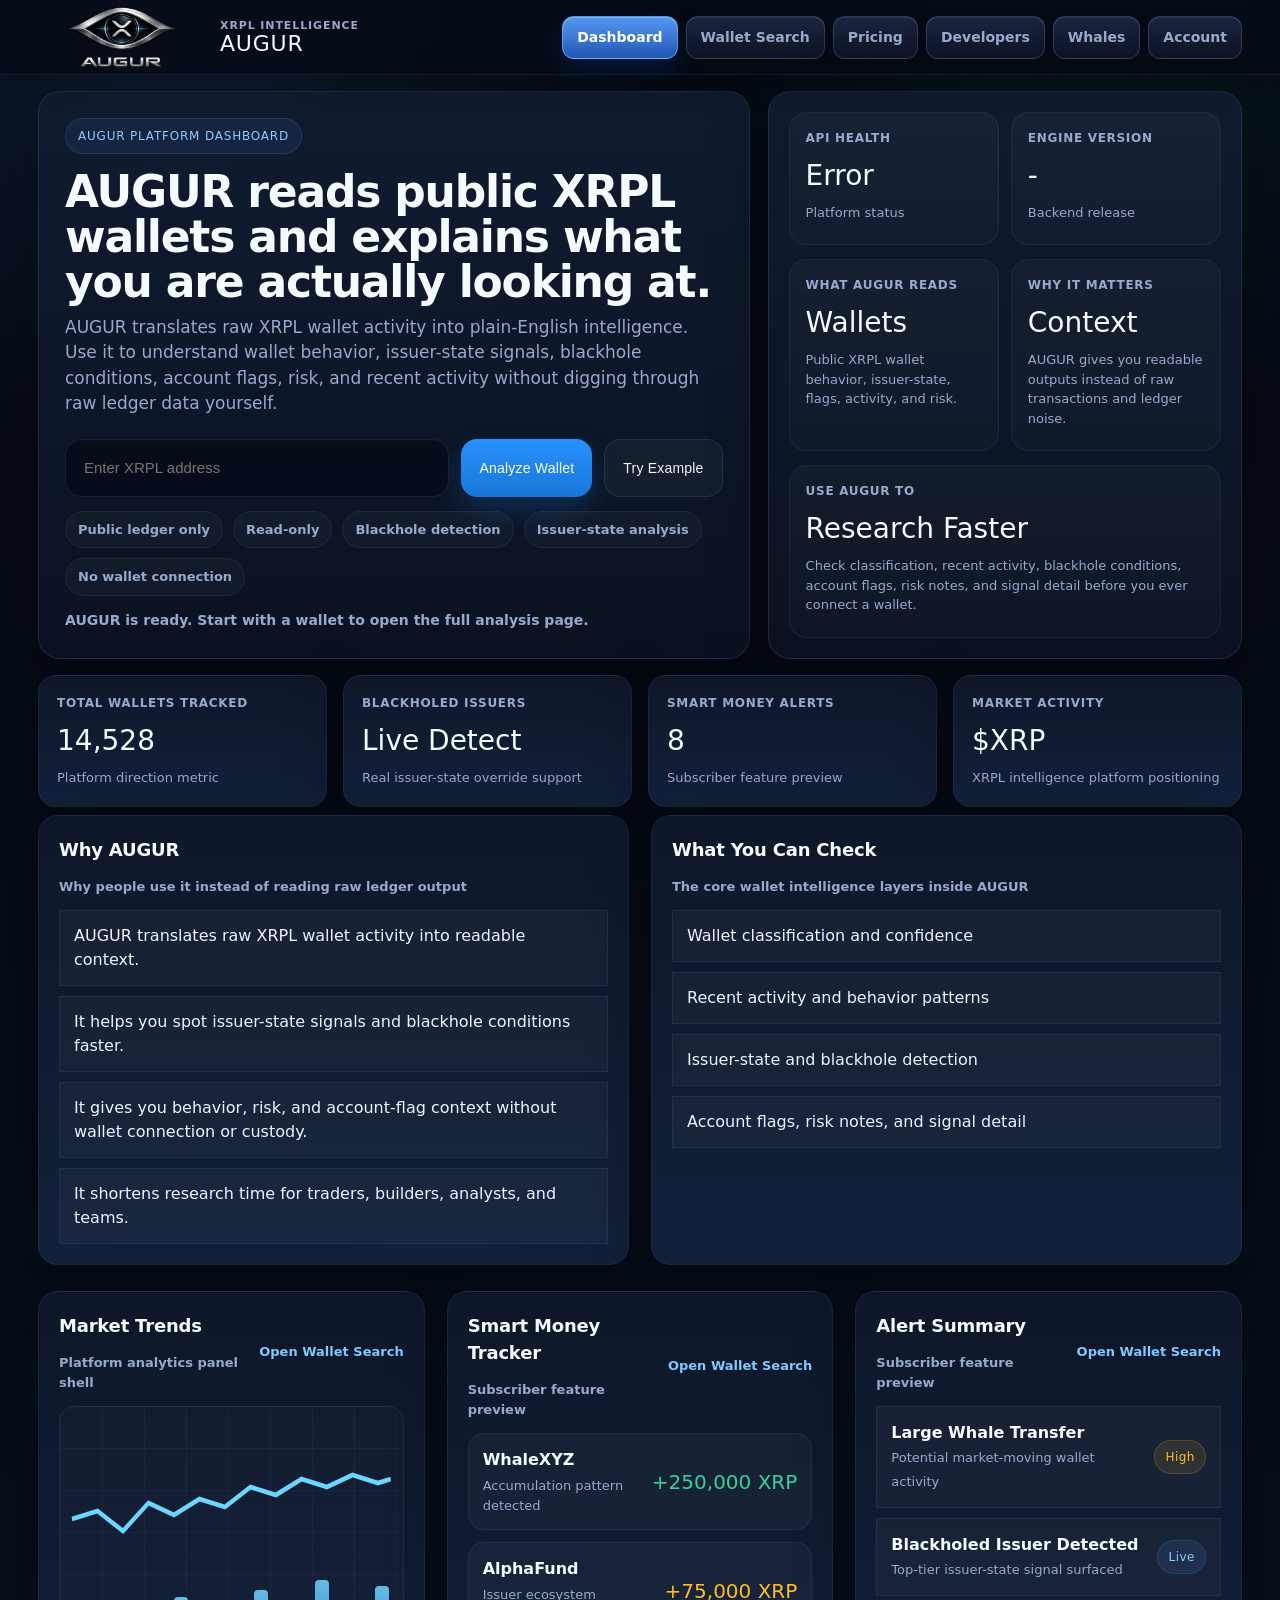
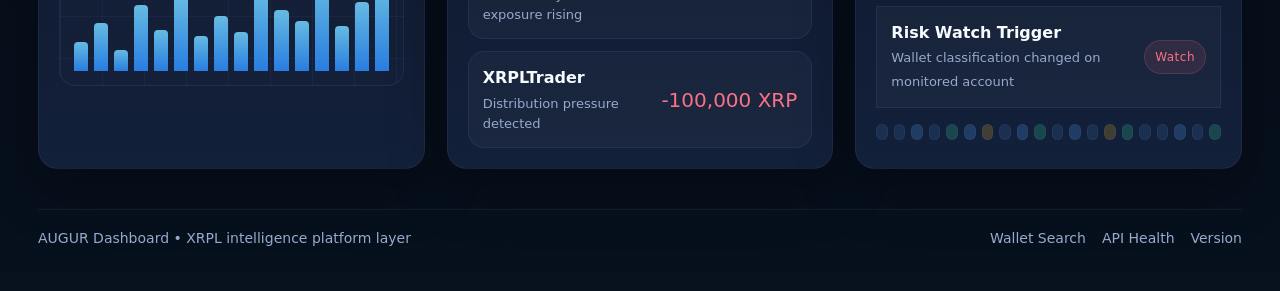
==== index.html @ 62ca0353 "Revert "augur: add custodial wallet warning labels" This reverts commit 3d190e66dc133a65c12ebbc3bbf4" ====
<!DOCTYPE html>
<html lang="en">
<head>
  <meta charset="utf-8" />
  <meta name="viewport" content="width=device-width, initial-scale=1, maximum-scale=1, user-scalable=no" />
  <title>AUGUR Dashboard | XRPL Intelligence</title>
  <meta name="description" content="AUGUR dashboard for XRPL wallet intelligence, issuer-state detection, alerts, reports, and platform analytics." />
  <style>
    :root{
      --bg:#060b16;
      --bg-2:#09111f;
      --panel:#0e1729;
      --panel-2:#13203a;
      --panel-3:#0b1425;
      --line:rgba(108,145,214,.18);
      --line-soft:rgba(108,145,214,.10);
      --text:#edf3ff;
      --muted:#97a9cc;
      --blue:#57a6ff;
      --blue-2:#8bcbff;
      --green:#34d399;
      --amber:#fbbf24;
      --red:#fb7185;
      --shadow:0 18px 60px rgba(0,0,0,.32);
      --glow:0 0 0 1px rgba(87,166,255,.10), 0 0 30px rgba(87,166,255,.08);
      --radius:20px;
      --radius-sm:14px;
      --max:1440px;
    }

    *{box-sizing:border-box}

    html,body{
      margin:0;
      padding:0;
      color:#f5fbff;
      font:16px/1.5 Inter, ui-sans-serif, system-ui, -apple-system, Segoe UI, Roboto, Arial, sans-serif;
      background:
        radial-gradient(circle at 15% 0%, rgba(87,166,255,.14), transparent 22%),
        radial-gradient(circle at 85% 0%, rgba(52,211,153,.08), transparent 20%),
        linear-gradient(180deg,#040812 0%, #07101d 100%);
      min-height:100vh;
    }

    a{color:inherit;text-decoration:none}

    .wrap{
      width:min(1240px, calc(100% - 36px));
      margin:0 auto;
      padding:0 18px;
    }

    .topbar{
      position:sticky;
      top:0;
      z-index:50;
      backdrop-filter:blur(14px);
      background:rgba(5,11,21,.84);
      border-bottom:1px solid rgba(118,156,228,.12);
      box-shadow:0 10px 30px rgba(0,0,0,.25);
    }

    .nav{
      min-height:74px;
      display:flex;
      align-items:center;
      justify-content:space-between;
      gap:16px;
      flex-wrap:wrap;
    }

    .brand{
      display:flex;
      align-items:center;
      gap:14px;
      letter-spacing:.4px;
    }

    .brand-mark{
      width:168px;
      height:64px;
      display:grid;
      place-items:center;
      color:var(--blue-2);
    }

    .brand-mark img{
      width:100%;
      height:100%;
      object-fit:contain;
      display:block;
      transform:translateY(-48px);
    }

    .brand-copy{
      display:flex;
      flex-direction:column;
      gap:2px;
    }

    .brand-copy small{
      color:var(--muted);
      font-size:11px;
      letter-spacing:.9px;
      text-transform:uppercase;
      font-weight:700;
      line-height:1;
    }

    .brand-copy span{
      font-size:22px;
      letter-spacing:.8px;
      line-height:1;
    }

    .nav-links{
      display:flex;
      align-items:center;
      gap:8px;
      flex-wrap:wrap;
    }

    .nav-link{
      color:var(--muted);
      padding:10px 14px;
      border-radius:12px;
      font-size:14px;
      font-weight:700;
      border:1px solid rgba(92,128,190,.32);
      transition:.15s ease;
      background:linear-gradient(180deg,rgba(28,38,66,.95) 0%,rgba(14,20,38,.95) 100%);
      box-shadow:inset 0 1px 0 rgba(255,255,255,.08),0 8px 18px rgba(0,0,0,.18);
    }

    .nav-link:hover{
      color:var(--text);
      transform:translateY(-1px);
      border-color:rgba(120,190,255,.45);
      box-shadow:inset 0 1px 0 rgba(255,255,255,.12),0 10px 24px rgba(20,60,160,.18);
    }

    .nav-link.active{
      color:#fff;
      background:linear-gradient(180deg,rgba(90,160,255,.95) 0%,rgba(35,92,190,.95) 100%);
      border-color:rgba(120,190,255,.6);
      box-shadow:inset 0 1px 0 rgba(255,255,255,.25),0 10px 26px rgba(20,60,160,.28);
    }

.mobile-nav{
  display:flex;
  gap:10px;
  overflow-x:visible;
      flex-wrap:wrap;
  padding-bottom:6px;

  display:none;
  width:100%;
  gap:8px;
  padding-top:12px;
  border-top:1px solid rgba(118,156,228,.10);
}

.mobile-nav::-webkit-scrollbar{
  display:none;
}

.mobile-nav a{
  flex:0 0 auto;

  flex:0 0 auto;

  min-height:46px;
  display:flex;
  align-items:center;
  justify-content:center;
  text-align:center;
  padding:0 8px;
  border-radius:12px;
  text-decoration:none;
  color:var(--muted);
  background:linear-gradient(180deg,rgba(28,38,66,.95) 0%,rgba(14,20,38,.95) 100%);
  border:1px solid rgba(92,128,190,.32);
  box-shadow:inset 0 1px 0 rgba(255,255,255,.08),0 8px 18px rgba(0,0,0,.18);
  font-size:13px;
  font-weight:700;
}

.mobile-nav a:hover,
.mobile-nav a.active{
  color:var(--text);
  background:rgba(118,156,228,.12);
}

    .hero{
      padding:16px 0 8px;
    }

    .hero-grid{
      display:grid;
      grid-template-columns:1.2fr .8fr;
      gap:18px;
    }

    .panel{
      background:linear-gradient(180deg,rgba(17,28,49,.96),rgba(11,19,35,.96));
      border:1px solid var(--line);
      border-radius:22px;
      box-shadow:var(--shadow);
    }

    .hero-main{
      padding:26px;
    }

    .eyebrow{
      display:inline-flex;
      align-items:center;
      gap:8px;
      padding:8px 12px;
      border-radius:999px;
      background:rgba(87,166,255,.08);
      border:1px solid rgba(87,166,255,.14);
      color:var(--blue-2);
      font-size:12px;
      text-transform:uppercase;
      letter-spacing:.8px;
    }

    h1{
      margin:16px 0 10px;
      font-size:44px;
      line-height:1.02;
      letter-spacing:-1.2px;
      max-width:880px;
    }

    .lede{
      margin:0;
      color:var(--muted);
      font-size:17px;
      max-width:820px;
    }

    .lookup{
      display:grid;
      grid-template-columns:minmax(0,1fr) auto auto;
      gap:12px;
      margin-top:22px;
    }

    .lookup input{
      height:58px;
      border-radius:16px;
      border:1px solid rgba(118,156,228,.14);
      background:rgba(5,11,21,.72);
      color:var(--text);
      outline:none;
      padding:0 18px;
      font-size:15px;
      box-shadow:inset 0 1px 0 rgba(255,255,255,.02);
    }

    .lookup input:focus{
      border-color:rgba(87,166,255,.40);
      box-shadow:0 0 0 4px rgba(87,166,255,.12);
    }

    .btn{
      height:58px;
      border-radius:16px;
      border:0;
      padding:0 18px;
      font-size:14px;
      letter-spacing:.2px;
      cursor:pointer;
      transition:.15s ease;
      white-space:nowrap;
    }

    .btn:hover{transform:translateY(-1px)}

    .btn-primary{
      color:#fff;
      background:linear-gradient(180deg,#2891ff,#1876d8);
      box-shadow:0 12px 26px rgba(24,118,216,.24);
    }

    .btn-secondary{
      color:var(--text);
      background:rgba(255,255,255,.04);
      border:1px solid rgba(118,156,228,.14);
    }

    .status{
      margin-top:14px;
      min-height:22px;
      color:var(--muted);
      font-size:14px;
      font-weight:700;
    }

    .status.good{color:var(--green)}
    .status.warn{color:var(--amber)}
    .status.bad{color:var(--red)}

    .trust{
      display:flex;
      flex-wrap:wrap;
      gap:10px;
      margin-top:14px;
    }

    .pill{
      display:inline-flex;
      align-items:center;
      gap:8px;
      padding:8px 12px;
      border-radius:999px;
      background:rgba(255,255,255,.03);
      border:1px solid rgba(118,156,228,.10);
      color:var(--muted);
      font-size:13px;
      font-weight:700;
    }

    .hero-side{
      padding:20px;
      display:grid;
      gap:14px;
    }

    .mini-grid{
      display:grid;
      grid-template-columns:1fr 1fr;
      gap:12px;
    }

    .mini-card{
      background:linear-gradient(180deg,rgba(255,255,255,.03),rgba(255,255,255,.02));
      border:1px solid rgba(118,156,228,.10);
      border-radius:18px;
      padding:16px;
    }

    .mini-label{
      color:var(--muted);
      font-size:12px;
      text-transform:uppercase;
      letter-spacing:.7px;
      font-weight:800;
    }

    .mini-value{
      margin-top:8px;
      font-size:28px;
    }

    .mini-sub{
      margin-top:6px;
      color:var(--muted);
      font-size:13px;
    }

    .row{
      display:grid;
      gap:16px;
      margin:16px 0 0;
    }

    .metric-row{
      grid-template-columns:repeat(4,minmax(0,1fr));
    }

    .metric{
      padding:18px;
      border-radius:18px;
      background:linear-gradient(180deg,var(--panel),var(--panel-2));
      border:1px solid var(--line-soft);
      box-shadow:var(--shadow);
    }

    .metric .label{
      color:var(--muted);
      font-size:12px;
      text-transform:uppercase;
      letter-spacing:.7px;
      font-weight:800;
    }

    .metric .value{
      margin-top:8px;
      font-size:28px;
    }

    .metric .sub{
      margin-top:6px;
      color:var(--muted);
      font-size:13px;
    }

    .dashboard-grid{
      display:grid;
      grid-template-columns:1fr 1.35fr .95fr;
      gap:16px;
      margin:16px 0 22px;
    }

    .card{
      background:linear-gradient(180deg,var(--panel),var(--panel-2));
      border:1px solid var(--line-soft);
      border-radius:20px;
      box-shadow:var(--shadow);
      padding:20px;
      min-height:100%;
    }

    .card h3{
      margin:0 0 14px;
      font-size:18px;
      letter-spacing:-.2px;
    }

    .card-header{
      display:flex;
      align-items:center;
      justify-content:space-between;
      gap:12px;
      margin-bottom:14px;
    }

    .mini-link{
      color:#7fc9ff;
      font-size:13px;
      font-weight:800;
      text-decoration:none;
      white-space:nowrap;
    }

    .mini-link:hover{
      text-decoration:underline;
    }

    .card-header .subhead{
      color:var(--muted);
      font-size:13px;
      font-weight:700;
    }

    .stack{
      display:grid;
      gap:16px;
    }

    .wallet-summary{
      display:grid;
      gap:12px;
    }

    .wallet-chip{
      display:inline-flex;
      align-items:center;
      gap:10px;
      padding:8px 12px;
      border-radius:999px;
      background:rgba(87,166,255,.08);
      border:1px solid rgba(87,166,255,.14);
      color:var(--blue-2);
      font-size:13px;
      font-weight:800;
      width:max-content;
    }

    .kbd{
      display:block;
      font:12px/1.4 ui-monospace,SFMono-Regular,Menlo,Monaco,Consolas,monospace;
      color:#dfe9ff;
      padding:10px 12px;
      border-radius:12px;
      background:rgba(255,255,255,.03);
      border:1px solid rgba(118,156,228,.10);
      word-break:break-all;
    }

    .stat-list{
      display:grid;
      gap:10px;
    }

    .stat-line{
      display:flex;
      align-items:center;
      justify-content:space-between;
      gap:12px;
      padding:12px 0;
      border-bottom:1px solid rgba(118,156,228,.08);
    }

    .stat-line:last-child{border-bottom:0}

    .stat-line .name{
      color:var(--muted);
      font-size:14px;
      font-weight:700;
    }

    .stat-line .val{
      color:var(--text);
      text-align:right;
    }

    .badge{
      display:inline-flex;
      align-items:center;
      gap:8px;
      padding:8px 12px;
      border-radius:999px;
      font-size:12px;
      letter-spacing:.5px;
      border:1px solid rgba(118,156,228,.14);
      background:rgba(255,255,255,.04);
      color:var(--text);
      width:max-content;
    }

    .badge.blue{background:rgba(87,166,255,.10);border-color:rgba(87,166,255,.18);color:var(--blue-2)}
    .badge.green{background:rgba(52,211,153,.10);border-color:rgba(52,211,153,.18);color:var(--green)}
    .badge.amber{background:rgba(251,191,36,.10);border-color:rgba(251,191,36,.18);color:var(--amber)}
    .badge.red{background:rgba(251,113,133,.10);border-color:rgba(251,113,133,.18);color:var(--red)}

    .badge-row{
      display:flex;
      flex-wrap:wrap;
      gap:10px;
    }

    .analysis-grid{
      display:grid;
      grid-template-columns:1fr 1fr;
      gap:14px;
    }

    .inner-card{
      background:rgba(255,255,255,.03);
      border:1px solid rgba(118,156,228,.10);
      border-radius:16px;
      padding:16px;
      min-height:220px;
    }

    .donut{
      width:220px;
      height:220px;
      margin:8px auto 0;
      border-radius:50%;
      background:
        radial-gradient(circle at center, #0c1526 0 31%, transparent 32%),
        conic-gradient(
          #4f8fff 0 31%,
          #4ecdc4 31% 47%,
          #f59e0b 47% 61%,
          #ef4444 61% 72%,
          #8b5cf6 72% 86%,
          #2dd4bf 86% 100%
        );
      box-shadow:inset 0 0 0 1px rgba(118,156,228,.12), 0 0 40px rgba(87,166,255,.08);
      position:relative;
    }

    .donut::after{
      content:"Portfolio";
      position:absolute;
      inset:0;
      display:grid;
      place-items:center;
      color:var(--text);
      font-size:14px;
      letter-spacing:.5px;
    }

    .legend{
      display:grid;
      gap:8px;
      margin-top:16px;
    }

    .legend-line{
      display:flex;
      align-items:center;
      justify-content:space-between;
      gap:12px;
      font-size:13px;
      color:var(--muted);
    }

    .legend-left{
      display:flex;
      align-items:center;
      gap:8px;
    }

    .dot{
      width:10px;
      height:10px;
      border-radius:50%;
      flex:0 0 auto;
    }

    .list{
      list-style:none;
      margin:0;
      padding:0;
      display:grid;
      gap:10px;
    }

    .list li{
      padding:13px 14px;
      background:rgba(255,255,255,.03);
      border:1px solid rgba(118,156,228,.10);
      color:var(--text);
    }

    .list li small{
      display:block;
      margin-top:5px;
      color:var(--muted);
    }

    .tracker-list{
      display:grid;
      gap:10px;
    }

    .tracker-item{
      padding:14px;
      border-radius:16px;
      background:rgba(255,255,255,.03);
      border:1px solid rgba(118,156,228,.10);
      display:grid;
      grid-template-columns:1fr auto;
      gap:12px;
      align-items:center;
    }

    .tracker-item strong{
      display:block;
    }

    .tracker-item span{
      display:block;
      color:var(--muted);
      font-size:13px;
      margin-top:4px;
    }

    .tracker-item .flow{
      font-size:20px;
      white-space:nowrap;
    }

    .flow.pos{color:var(--green)}
    .flow.neg{color:var(--red)}
    .flow.warn{color:var(--amber)}

    .chart-shell{
      min-height:260px;
      border-radius:16px;
      border:1px solid rgba(118,156,228,.10);
      background:
        linear-gradient(180deg,rgba(255,255,255,.02),rgba(255,255,255,.01)),
        linear-gradient(90deg,rgba(118,156,228,.06) 1px, transparent 1px),
        linear-gradient(0deg,rgba(118,156,228,.06) 1px, transparent 1px);
      background-size:auto, 42px 42px, 42px 42px;
      padding:14px;
      position:relative;
      overflow:hidden;
    }

    .chart-bars{
      position:absolute;
      left:14px;
      right:14px;
      bottom:14px;
      height:120px;
      display:flex;
      align-items:flex-end;
      gap:6px;
    }

    .chart-bars span{
      flex:1;
      border-radius:4px 4px 0 0;
      background:linear-gradient(180deg,#75d6ff,#2b8dff);
      opacity:.85;
    }

    .chart-line{
      position:absolute;
      left:12px;
      right:12px;
      top:40px;
      height:120px;
      pointer-events:none;
    }

    .chart-line svg{
      width:100%;
      height:100%;
      overflow:visible;
    }

    .alert-grid{
      display:grid;
      gap:10px;
    }

    .alert-item{
      padding:14px;
      background:rgba(255,255,255,.03);
      border:1px solid rgba(118,156,228,.10);
      display:flex;
      align-items:center;
      justify-content:space-between;
      gap:14px;
    }

    .alert-item strong{display:block}
    .alert-item span{
      color:var(--muted);
      font-size:13px;
    }

    .alert-badge{
      font-size:12px;
      padding:7px 10px;
      border-radius:999px;
      white-space:nowrap;
    }

    .heat{
      display:grid;
      grid-template-columns:repeat(20,1fr);
      gap:6px;
      margin-top:6px;
    }

    .heat span{
      height:16px;
      border-radius:6px;
      background:rgba(87,166,255,.12);
      box-shadow:inset 0 0 0 1px rgba(118,156,228,.08);
    }

    .heat span:nth-child(3n){background:rgba(87,166,255,.22)}
    .heat span:nth-child(5n){background:rgba(52,211,153,.22)}
    .heat span:nth-child(7n){background:rgba(251,191,36,.20)}

    .report-grid{
      display:grid;
      grid-template-columns:1.1fr .9fr;
      gap:16px;
      margin-bottom:26px;
    }

    .signal-table{
      width:100%;
      border-collapse:collapse;
      overflow:hidden;
      border-radius:16px;
      background:rgba(255,255,255,.02);
      border:1px solid rgba(118,156,228,.10);
    }

    .signal-table th,
    .signal-table td{
      padding:14px 12px;
      border-bottom:1px solid rgba(118,156,228,.08);
      text-align:left;
      vertical-align:top;
      font-size:14px;
    }

    .signal-table th{
      color:#dfe9ff;
      font-size:12px;
      text-transform:uppercase;
      letter-spacing:.7px;
      background:rgba(255,255,255,.03);
    }

    .signal-table td{color:var(--muted)}
    .signal-table td strong{color:var(--text)}
    .signal-table tr:last-child td{border-bottom:0}

    .empty{
      color:var(--muted);
      padding:14px;
      background:rgba(255,255,255,.03);
      border:1px dashed rgba(118,156,228,.10);
    }

    .footer{
      padding:18px 0 42px;
      color:var(--muted);
      font-size:14px;
    }

    .footer-inner{
      padding-top:18px;
      border-top:1px solid rgba(118,156,228,.10);
      display:flex;
      align-items:center;
      justify-content:space-between;
      gap:14px;
      flex-wrap:wrap;
    }

    .footer-links{
      display:flex;
      gap:16px;
      flex-wrap:wrap;
    }

    .footer-links a{color:var(--muted)}
    .footer-links a:hover{color:var(--text)}

    @media (max-width:1260px){
      .dashboard-grid{
        grid-template-columns:1fr;
      }
      .report-grid{
        grid-template-columns:1fr;
      }
      .hero-grid{
        grid-template-columns:1fr;
      }
      .metric-row{
        }
    }

@media (max-width:760px){
  .wrap{padding:0 14px}
  .nav-links{display:none}
  .mobile-nav{
    display:flex;
    gap:10px;
    overflow-x:visible;
      flex-wrap:wrap;
    padding-bottom:6px;
  }
      .metric-row{grid-template-columns:repeat(2,minmax(0,1fr));gap:10px}
      .lookup{grid-template-columns:1fr}
      .analysis-grid{grid-template-columns:1fr}
      .mini-grid{grid-template-columns:repeat(2,minmax(0,1fr));gap:8px}
      .mini-card{padding:10px;border-radius:12px}
      .hero-main{padding:12px}
      .hero-side{display:none}
      .mini-label{font-size:10px;letter-spacing:.08em}
      .mini-value{margin-top:4px;font-size:18px}
      .mini-sub{margin-top:4px;font-size:11px;line-height:1.35}
      .metric{padding:10px;border-radius:12px}
      .metric .label{font-size:9px;letter-spacing:.08em}
      .metric .value{margin-top:3px;font-size:16px}
      .metric .sub{margin-top:3px;font-size:10px;line-height:1.3}
      h1{font-size:30px}
      .brand-copy span{font-size:18px}
    }

@media (max-width: 760px) {
  html, body {
    overflow-x: hidden;
  }

  body {
    width: 100%;
  }

  main,
  section,
  .dashboard-grid,
  .report-grid,
  .stack,
  .card,
  .analysis-grid,
  .wallet-summary,
  .stat-list,
  .chart-shell,
  .tracker-list,
  .alert-grid,
  .footer-inner {
    min-width: 0;
    max-width: 100%;
  }

  .dashboard-grid,
  .report-grid,
  .analysis-grid {
    grid-template-columns: 1fr !important;
  }

  .stack {
    width: 100%;
  }

  .card {
    width: 100%;
    box-sizing: border-box;
    overflow: hidden;
  }

  .wallet-summary,
  .badge-row,
  .legend,
  .tracker-item,
  .alert-item,
  .stat-line,
  .legend-line {
    min-width: 0;
    flex-wrap: wrap;
  }

  .kbd,
  #walletAddress {
    display: block;
    max-width: 100%;
    overflow-wrap: anywhere;
    word-break: break-word;
  }

  .signal-table {
    width: 100%;
    table-layout: fixed;
    border-collapse: collapse;
  }

  .signal-table th,
  .signal-table td {
    white-space: normal;
    word-break: break-word;
    overflow-wrap: anywhere;
    vertical-align: top;
  }

  .signal-table th:nth-child(1),
  .signal-table td:nth-child(1) {
    width: 22%;
  }

  .signal-table th:nth-child(2),
  .signal-table td:nth-child(2) {
    width: 18%;
  }

  .signal-table th:nth-child(3),
  .signal-table td:nth-child(3) {
    width: 18%;
  }

  .signal-table th:nth-child(4),
  .signal-table td:nth-child(4) {
    width: 42%;
  }

  .signal-table td[colspan="4"] {
    padding: 14px 10px !important;
    min-height: 0 !important;
    height: auto !important;
    line-height: 1.4;
  }

  #signalsBody tr,
  #signalsBody td {
    height: auto !important;
  }

  .card[style*="margin-bottom:26px"] {
    margin-bottom: 18px !important;
  }

  .card > div[style*="overflow:auto"] {
    overflow-x: auto;
    overflow-y: visible;
    -webkit-overflow-scrolling: touch;
  }
}

    @media (min-width: 981px){
    .report-grid{
      display:grid;
      grid-template-columns:repeat(2,minmax(0,1fr));
      gap:22px;
      align-items:stretch;
    }

    .report-grid > .stack{
      display:contents;
    }

    .dashboard-grid{
      display:grid;
      grid-template-columns:repeat(3,minmax(0,1fr));
      gap:22px;
      align-items:stretch;
    }

    .dashboard-grid > .stack{
      display:contents;
    }
    .chart-shell{
      min-height:280px;
    }

    .tracker-list{
      gap:12px;
    }

    .tracker-item{
      min-height:74px;
    }

    .dashboard-grid .card{
      min-height:420px;
    }

    .metric-row{
      align-items:stretch;
    }

    .metric-row .metric{
      min-height:132px;
    }
  }

</style>

  <!-- favicon: AUGUR -->
  <link rel="icon" href="/assets/favicons/augur/favicon.ico" sizes="any" />
  <link rel="icon" type="image/png" sizes="32x32" href="/assets/favicons/augur/favicon-32x32.png" />
  <link rel="icon" type="image/png" sizes="16x16" href="/assets/favicons/augur/favicon-16x16.png" />
  <link rel="apple-touch-icon" sizes="180x180" href="/assets/favicons/augur/apple-touch-icon.png" />
  <meta name="apple-mobile-web-app-title" content="AUGUR" />
  <meta name="application-name" content="AUGUR" />
</head>
<body>
  <div class="topbar">
    <div class="wrap">
      <div class="nav">
        <a class="brand" href="/">
          <div class="brand-mark"><img src="/assets/augur_logo.webp" alt="AUGUR logo" onerror="this.onerror=null;this.src='/assets/augur_logo.png';" /></div>
          <div class="brand-copy">
            <small>XRPL Intelligence</small>
            <span>AUGUR</span>
          </div>
        </a>

<div class="nav-links">
          <a class="nav-link active" href="/">Dashboard</a>
          <a class="nav-link" href="/wallet/">Wallet Search</a>
          <a class="nav-link" href="/pricing.html">Pricing</a>
          <a class="nav-link" href="/developers.html">Developers</a>
          <a class="nav-link" href="/whales/">Whales</a>
          <a class="nav-link" href="/account/">Account</a>
</div>

<div class="mobile-nav">
        <a class="active" href="/">Dashboard</a>
        <a href="/wallet/">Wallet Search</a>
        <a href="/pricing.html">Pricing</a>
        <a href="/developers.html">Developers</a>
        <a href="/whales/">Whales</a>
        <a href="/account/">Account</a>
</div>
      </div>
    </div>
  </div>

  <main class="wrap">
    <section class="hero">
      <div class="hero-grid">
        <div class="panel hero-main">
          <div class="eyebrow">AUGUR Platform Dashboard</div>
          <h1>AUGUR reads public XRPL wallets and explains what you are actually looking at.</h1>
          <p class="lede">
            AUGUR translates raw XRPL wallet activity into plain-English intelligence. Use it to understand wallet behavior, issuer-state signals, blackhole conditions, account flags, risk, and recent activity without digging through raw ledger data yourself.
          </p>

          <div class="lookup">
            <input id="walletInput" type="text" placeholder="Enter XRPL address" autocomplete="off" spellcheck="false" />
            <button id="analyzeBtn" class="btn btn-primary btn-hud" type="button">Analyze Wallet</button>
            <button id="exampleBtn" class="btn btn-secondary btn-hud" type="button">Try Example</button>
          </div>

          <div class="trust">
            <span class="pill">Public ledger only</span>
            <span class="pill">Read-only</span>
            <span class="pill">Blackhole detection</span>
            <span class="pill">Issuer-state analysis</span>
            <span class="pill">No wallet connection</span>
          </div>

          <div id="status" class="status">AUGUR is ready. Start with a wallet to open the full analysis page.</div>
        </div>

        <div class="panel hero-side">
          <div class="mini-grid">
            <div class="mini-card">
              <div class="mini-label">API Health</div>
              <div id="apiHealthValue" class="mini-value">Live</div>
              <div class="mini-sub">Platform status</div>
            </div>
            <div class="mini-card">
              <div class="mini-label">Engine Version</div>
              <div id="apiVersionValue" class="mini-value">-</div>
              <div class="mini-sub">Backend release</div>
            </div>
          </div>

          <div class="mini-grid">
            <div class="mini-card">
              <div class="mini-label">What AUGUR Reads</div>
              <div class="mini-value">Wallets</div>
              <div class="mini-sub">Public XRPL wallet behavior, issuer-state, flags, activity, and risk.</div>
            </div>
            <div class="mini-card">
              <div class="mini-label">Why It Matters</div>
              <div class="mini-value">Context</div>
              <div class="mini-sub">AUGUR gives you readable outputs instead of raw transactions and ledger noise.</div>
            </div>
          </div>

          <div class="mini-card">
            <div class="mini-label">Use AUGUR To</div>
            <div class="mini-value">Research Faster</div>
            <div class="mini-sub">
              Check classification, recent activity, blackhole conditions, account flags, risk notes, and signal detail before you ever connect a wallet.
            </div>
          </div>
        </div>
      </div>

      <div class="row metric-row">
        <div class="metric">
          <div class="label">Total Wallets Tracked</div>
          <div class="value">14,528</div>
          <div class="sub">Platform direction metric</div>
        </div>
        <div class="metric">
          <div class="label">Blackholed Issuers</div>
          <div class="value">Live Detect</div>
          <div class="sub">Real issuer-state override support</div>
        </div>
        <div class="metric">
          <div class="label">Smart Money Alerts</div>
          <div class="value">8</div>
          <div class="sub">Subscriber feature preview</div>
        </div>
        <div class="metric">
          <div class="label">Market Activity</div>
          <div class="value">$XRP</div>
          <div class="sub">XRPL intelligence platform positioning</div>
        </div>
      </div>
    </section>

    <section class="report-grid">
      <div class="stack">
        <div class="card">
          <div class="card-header">
            <div>
              <h3>Why AUGUR</h3>
              <div class="subhead">Why people use it instead of reading raw ledger output</div>
            </div>
          </div>
          <ul class="list">
            <li>AUGUR translates raw XRPL wallet activity into readable context.</li>
            <li>It helps you spot issuer-state signals and blackhole conditions faster.</li>
            <li>It gives you behavior, risk, and account-flag context without wallet connection or custody.</li>
            <li>It shortens research time for traders, builders, analysts, and teams.</li>
          </ul>
        </div>

        <div class="card">
          <div class="card-header">
            <div>
              <h3>What You Can Check</h3>
              <div class="subhead">The core wallet intelligence layers inside AUGUR</div>
            </div>
          </div>
          <ul class="list">
            <li>Wallet classification and confidence</li>
            <li>Recent activity and behavior patterns</li>
            <li>Issuer-state and blackhole detection</li>
            <li>Account flags, risk notes, and signal detail</li>
          </ul>
        </div>

      </div>
    </section>

    <section class="dashboard-grid">
      <div class="stack">
        <div class="card">
          <div class="card-header">
            <div>
              <h3>Market Trends</h3>
              <div class="subhead">Platform analytics panel shell</div>
            </div>
            <a class="mini-link" href="/wallet/">Open Wallet Search</a>
          </div>

          <div class="chart-shell">
            <div class="chart-line">
              <svg viewBox="0 0 100 30" preserveAspectRatio="none">
                <polyline fill="none" stroke="#6bd6ff" stroke-width="1.2"
                  points="0,18 8,16 16,21 24,14 32,17 40,13 48,15 56,10 64,12 72,8 80,10 88,7 96,9 100,8"></polyline>
              </svg>
            </div>
            <div class="chart-bars">
              <span style="height:24%"></span>
              <span style="height:40%"></span>
              <span style="height:18%"></span>
              <span style="height:55%"></span>
              <span style="height:34%"></span>
              <span style="height:62%"></span>
              <span style="height:29%"></span>
              <span style="height:46%"></span>
              <span style="height:33%"></span>
              <span style="height:68%"></span>
              <span style="height:51%"></span>
              <span style="height:42%"></span>
              <span style="height:76%"></span>
              <span style="height:38%"></span>
              <span style="height:58%"></span>
              <span style="height:71%"></span>
            </div>
          </div>
        </div>
      </div>

      <div class="stack">
        <div class="card">
          <div class="card-header">
            <div>
              <h3>Smart Money Tracker</h3>
              <div class="subhead">Subscriber feature preview</div>
            </div>
            <a class="mini-link" href="/wallet/">Open Wallet Search</a>
          </div>

          <div class="tracker-list">
            <div class="tracker-item">
              <div>
                <strong>WhaleXYZ</strong>
                <span>Accumulation pattern detected</span>
              </div>
              <div class="flow pos">+250,000 XRP</div>
            </div>
            <div class="tracker-item">
              <div>
                <strong>AlphaFund</strong>
                <span>Issuer ecosystem exposure rising</span>
              </div>
              <div class="flow warn">+75,000 XRP</div>
            </div>
            <div class="tracker-item">
              <div>
                <strong>XRPLTrader</strong>
                <span>Distribution pressure detected</span>
              </div>
              <div class="flow neg">-100,000 XRP</div>
            </div>
          </div>
        </div>

        <div id="alertsPanel" class="card">
          <div class="card-header">
            <div>
              <h3>Alert Summary</h3>
              <div class="subhead">Subscriber feature preview</div>
            </div>
            <a class="mini-link" href="/wallet/">Open Wallet Search</a>
          </div>

          <div class="alert-grid">
            <div class="alert-item">
              <div>
                <strong>Large Whale Transfer</strong>
                <span>Potential market-moving wallet activity</span>
              </div>
              <div class="alert-badge badge amber">High</div>
            </div>
            <div class="alert-item">
              <div>
                <strong>Blackholed Issuer Detected</strong>
                <span>Top-tier issuer-state signal surfaced</span>
              </div>
              <div class="alert-badge badge blue">Live</div>
            </div>
            <div class="alert-item">
              <div>
                <strong>Risk Watch Trigger</strong>
                <span>Wallet classification changed on monitored account</span>
              </div>
              <div class="alert-badge badge red">Watch</div>
            </div>
          </div>

          <div class="heat" style="margin-top:16px">
            <span></span><span></span><span></span><span></span><span></span>
            <span></span><span></span><span></span><span></span><span></span>
            <span></span><span></span><span></span><span></span><span></span>
            <span></span><span></span><span></span><span></span><span></span>
          </div>
        </div>
      </div>
    </section>


    <footer class="footer">
      <div class="footer-inner">
        <div>AUGUR Dashboard • XRPL intelligence platform layer</div>
        <div class="footer-links">
          <a href="/">Wallet Search</a>
          <a href="https://api.augurxrpl.com/api/health" target="_blank" rel="noopener">API Health</a>
          <a href="https://api.augurxrpl.com/api/version" target="_blank" rel="noopener">Version</a>
        </div>
      </div>
    </footer>
  </main>

  <script>
    const API_BASE = "https://api.augurxrpl.com";
    const EXAMPLE_WALLET = "rwCq6TENSo3Hh9LKipXnLaxaeXBXKubqki";

    const walletInput = document.getElementById("walletInput");
    const analyzeBtn = document.getElementById("analyzeBtn");
    const exampleBtn = document.getElementById("exampleBtn");
    const statusEl = document.getElementById("status");

    const apiHealthValue = document.getElementById("apiHealthValue");
    const apiVersionValue = document.getElementById("apiVersionValue");

    const walletAddress = document.getElementById("walletAddress");
    const walletClassPill = document.getElementById("walletClassPill");
    const confidencePill = document.getElementById("confidencePill");
    const activityPill = document.getElementById("activityPill");

    const walletIdentity = document.getElementById("walletIdentity");
    const walletBalance = document.getElementById("walletBalance");
    const walletTx = document.getElementById("walletTx");
    const walletRisk = document.getElementById("walletRisk");
    const walletTrustlines = document.getElementById("walletTrustlines");
    const walletOwnerCount = document.getElementById("walletOwnerCount");

    const legendBalance = document.getElementById("legendBalance");
    const legendTrustlines = document.getElementById("legendTrustlines");
    const legendOwners = document.getElementById("legendOwners");
    const legendTx = document.getElementById("legendTx");

    const behaviorList = document.getElementById("behaviorList");
    const recentActivityList = document.getElementById("recentActivityList");
    const statementList = document.getElementById("statementList");
    const accountFlagsList = document.getElementById("accountFlagsList");
    const riskFlagsRow = document.getElementById("riskFlagsRow");
    const riskNotesList = document.getElementById("riskNotesList");
    const signalsBody = document.getElementById("signalsBody");

    function setStatus(text, type = "") {
      statusEl.className = "status" + (type ? " " + type : "");
      statusEl.textContent = text;
    }

    function escapeHtml(value) {
      return String(value ?? "")
        .replaceAll("&", "&amp;")
        .replaceAll("<", "&lt;")
        .replaceAll(">", "&gt;")
        .replaceAll('"', "&quot;")
        .replaceAll("'", "&#39;");
    }

    function formatValue(value) {
      if (value === null || value === undefined || value === "") return "—";
      if (typeof value === "boolean") return value ? "True" : "False";
      return String(value);
    }

    function badgeClassForRisk(level) {
      if (level === "Low") return "badge green";
      if (level === "Moderate") return "badge amber";
      return "badge red";
    }

    function badgeClassForActivity(level) {
      if (level === "High") return "badge blue";
      if (level === "Medium") return "badge amber";
      return "badge";
    }

    function renderList(target, items, emptyText) {
      if (!items || !items.length) {
        target.innerHTML = `<li class="empty">${escapeHtml(emptyText)}</li>`;
        return;
      }

      target.innerHTML = items.map((item) => {
        if (typeof item === "string") {
          return `<li>${escapeHtml(item)}</li>`;
        }
        const line = item.line || item.label || "";
        const sub = item.sub || item.note || "";
        return `<li>${escapeHtml(line)}${sub ? `<small>${escapeHtml(sub)}</small>` : ""}</li>`;
      }).join("");
    }

    function renderBadgeRow(target, items, emptyText, className = "") {
      if (!items || !items.length) {
        target.innerHTML = `<div class="empty">${escapeHtml(emptyText)}</div>`;
        return;
      }
      target.innerHTML = items.map((item) => {
        const cls = className ? `badge ${className}` : "badge";
        return `<span class="${cls}">${escapeHtml(item)}</span>`;
      }).join("");
    }

    function renderSignals(signals) {
      if (!signals || !signals.length) {
        signalsBody.innerHTML = `<tr><td colspan="4" class="empty">No signal data available.</td></tr>`;
        return;
      }

      signalsBody.innerHTML = signals.map((signal) => `
        <tr>
          <td><strong>${escapeHtml(signal.label || signal.key)}</strong></td>
          <td>${escapeHtml(signal.category)}</td>
          <td>${escapeHtml(formatValue(signal.value))}</td>
          <td>${escapeHtml(signal.interpretation || "")}</td>
        </tr>
      `).join("");
    }

    function renderReport(data) {
      walletAddress.textContent = data.address || "—";

      walletClassPill.className = "badge blue";
      walletClassPill.textContent = data.classification || "Unknown";

      confidencePill.className = "badge";
      confidencePill.textContent = `Confidence ${formatValue(data.confidence)}`;

      activityPill.className = badgeClassForActivity(data.activityLevel);
      activityPill.textContent = `Activity ${formatValue(data.activityLevel)}`;

      walletBalance.textContent = `${formatValue(data.balanceXRP)} XRP`;
      walletTx.textContent = formatValue(data.recentTxCount);
      walletRisk.textContent = data.risk?.level || "—";
      walletTrustlines.textContent = formatValue(data.trustlines);
      walletOwnerCount.textContent = formatValue(data.ownerCount);

      legendBalance.textContent = `${formatValue(data.balanceXRP)} XRP`;
      legendTrustlines.textContent = formatValue(data.trustlines);
      legendOwners.textContent = formatValue(data.ownerCount);
      legendTx.textContent = formatValue(data.recentTxCount);

      const identityItems = data.identitySignals && data.identitySignals.length
        ? data.identitySignals
        : [
            data.blackholeStatus ? "blackholeStatus" : "",
            data.issuerLike ? "issuerLike" : ""
          ].filter(Boolean);

      renderBadgeRow(
        walletIdentity,
        identityItems,
        "No strong identity signals surfaced for this wallet yet.",
        "blue"
      );

      const behaviorItems = [];
      behaviorItems.push({ line: `Classification: ${data.classification || "—"}` });
      behaviorItems.push({ line: `Activity level: ${data.activityLevel || "—"}` });
      behaviorItems.push({ line: `Risk level: ${data.risk?.level || "—"}` });

      (data.activity?.summary || []).forEach(line => {
        behaviorItems.push({ line });
      });

      renderList(behaviorList, behaviorItems, "No behavior data available.");

      const recentItems = [];
      recentItems.push({ line: `Sampled recent transactions: ${formatValue(data.recentTxCount)}` });
      recentItems.push({ line: `Trustlines observed: ${formatValue(data.trustlines)}` });
      recentItems.push({ line: `Owner objects observed: ${formatValue(data.ownerCount)}` });

      if (data.blackholeStatus) {
        recentItems.push({ line: "Top-tier blackhole signal detected." });
      }

      if (data.issuerLike) {
        recentItems.push({ line: "Issuer-like trustline pattern detected." });
      }

      renderList(recentActivityList, recentItems, "No recent activity summary available.");

      renderList(
        statementList,
        (data.statement || []).map(line => ({ line })),
        "No report statement available."
      );

      const accountFlagItems = [
        { line: `Master key disabled: ${data.accountFlags?.masterKeyDisabled ? "True" : "False"}` },
        { line: `RegularKey: ${data.accountFlags?.regularKey || "None"}` },
        { line: `RegularKey looks blackholed: ${data.accountFlags?.regularKeyLooksBlackholed ? "True" : "False"}` }
      ];

      renderList(accountFlagsList, accountFlagItems, "No account flag data.");

      const riskFlags = data.risk?.flags || [];
      renderBadgeRow(
        riskFlagsRow,
        riskFlags,
        "No explicit risk flags returned for this wallet.",
        data.risk?.level === "Low" ? "green" : data.risk?.level === "Moderate" ? "amber" : "red"
      );

      renderList(
        riskNotesList,
        (data.risk?.notes || []).map(note => ({ line: note })),
        "No additional risk notes."
      );

      renderSignals(data.signals || []);
    }

    function analyzeWallet() {
      const address = walletInput.value.trim();

      if (!address) {
        setStatus("Enter an XRPL wallet address first.", "warn");
        walletInput.focus();
        return;
      }

      window.location.href = `/wallet/?address=${encodeURIComponent(address)}`;
    }

    async function loadApiMeta() {
      try {
        const [healthRes, versionRes] = await Promise.all([
          fetch(`${API_BASE}/api/health`, { headers: { "Accept": "application/json" } }),
          fetch(`${API_BASE}/api/version`, { headers: { "Accept": "application/json" } })
        ]);

        const health = await healthRes.json();
        const version = await versionRes.json();

        apiHealthValue.textContent = health.ok ? "Live" : "Issue";
        apiVersionValue.textContent = version.version || "-";
      } catch (error) {
        apiHealthValue.textContent = "Error";
        apiVersionValue.textContent = "-";
      }
    }

    analyzeBtn.addEventListener("click", analyzeWallet);

    walletInput.addEventListener("keydown", (e) => {
      if (e.key === "Enter") analyzeWallet();
    });

    exampleBtn.addEventListener("click", () => {
      walletInput.value = EXAMPLE_WALLET;
      analyzeWallet();
    });

    loadApiMeta();
  </script>

<script>
(function () {
  function isMobile() {
    return window.matchMedia("(max-width: 760px)").matches;
  }

  function applyMobileReportOrder() {
    if (!isMobile()) return;

    const dashboardGrid = document.querySelector(".dashboard-grid");
    const reportGrid = document.querySelector(".report-grid");
    const signalSection = findSignalSection();

    if (!dashboardGrid || !reportGrid || !signalSection) return;
    if (dashboardGrid.dataset.mobileReordered === "1") return;

    const stacks = dashboardGrid.querySelectorAll(":scope > .stack");
    if (stacks.length < 3) return;

    const stack1 = stacks[0];
    const stack2 = stacks[1];
    const stack3 = stacks[2];

    dashboardGrid.appendChild(stack1);
    dashboardGrid.appendChild(reportGrid);
    dashboardGrid.appendChild(signalSection);
    dashboardGrid.appendChild(stack2);
    dashboardGrid.appendChild(stack3);

    dashboardGrid.dataset.mobileReordered = "1";
  }

  if (document.readyState === "loading") {
    document.addEventListener("DOMContentLoaded", applyMobileReportOrder);
  } else {
    applyMobileReportOrder();
  }
})();
</script>

<script>
</script>
</body>
</html>

<!-- force pages republish 2026-03-23T05:09:09Z -->
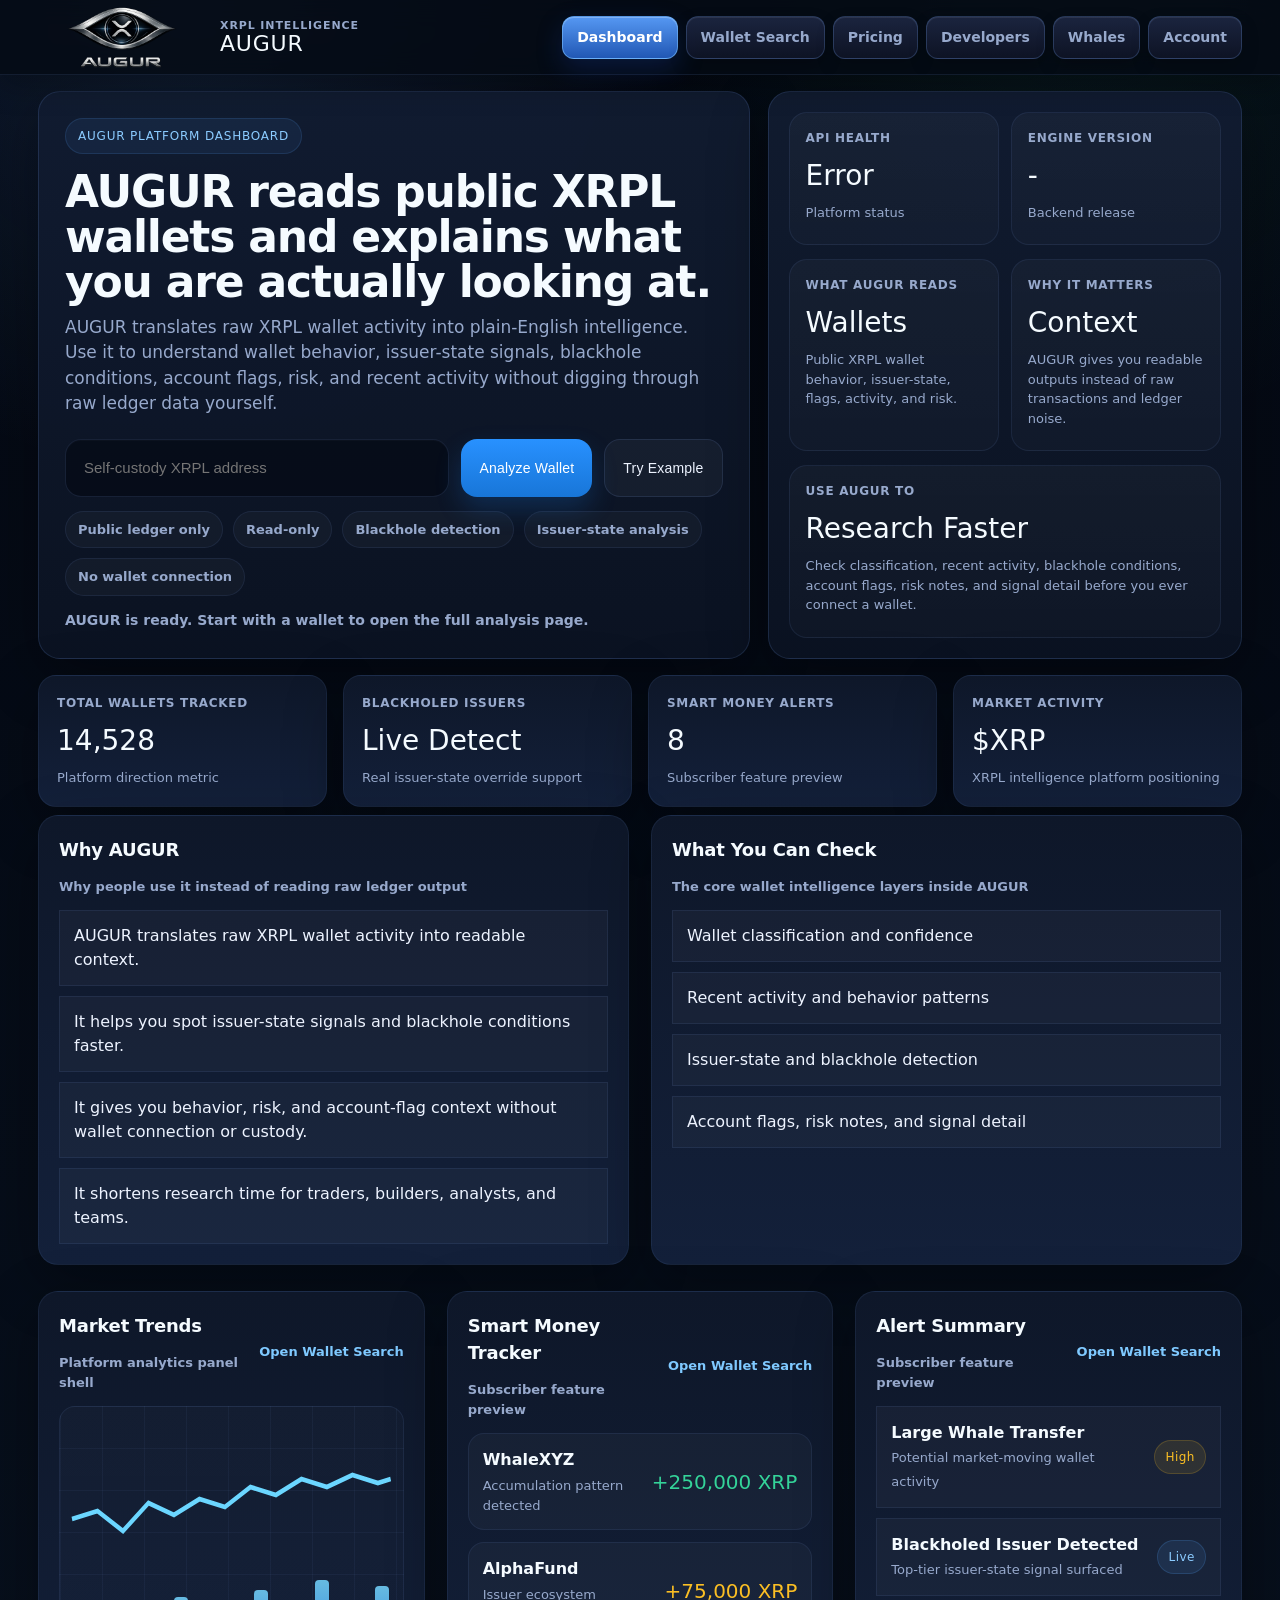
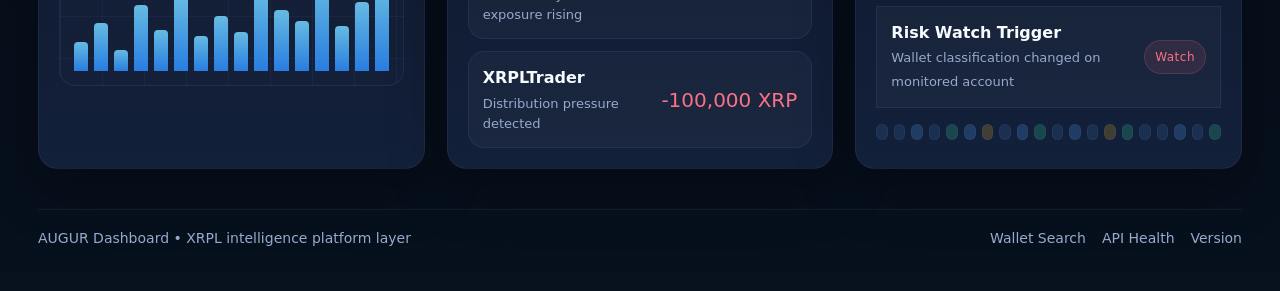
==== commit 90b497cb: "augur: add whale watch and custody helper copy" ====
--- a/index.html
+++ b/index.html
@@ -1085,7 +1085,7 @@
           </p>
 
           <div class="lookup">
-            <input id="walletInput" type="text" placeholder="Enter XRPL address" autocomplete="off" spellcheck="false" />
+            <input id="walletInput" type="text" placeholder="Self-custody XRPL address" autocomplete="off" spellcheck="false" />
             <button id="analyzeBtn" class="btn btn-primary btn-hud" type="button">Analyze Wallet</button>
             <button id="exampleBtn" class="btn btn-secondary btn-hud" type="button">Try Example</button>
           </div>
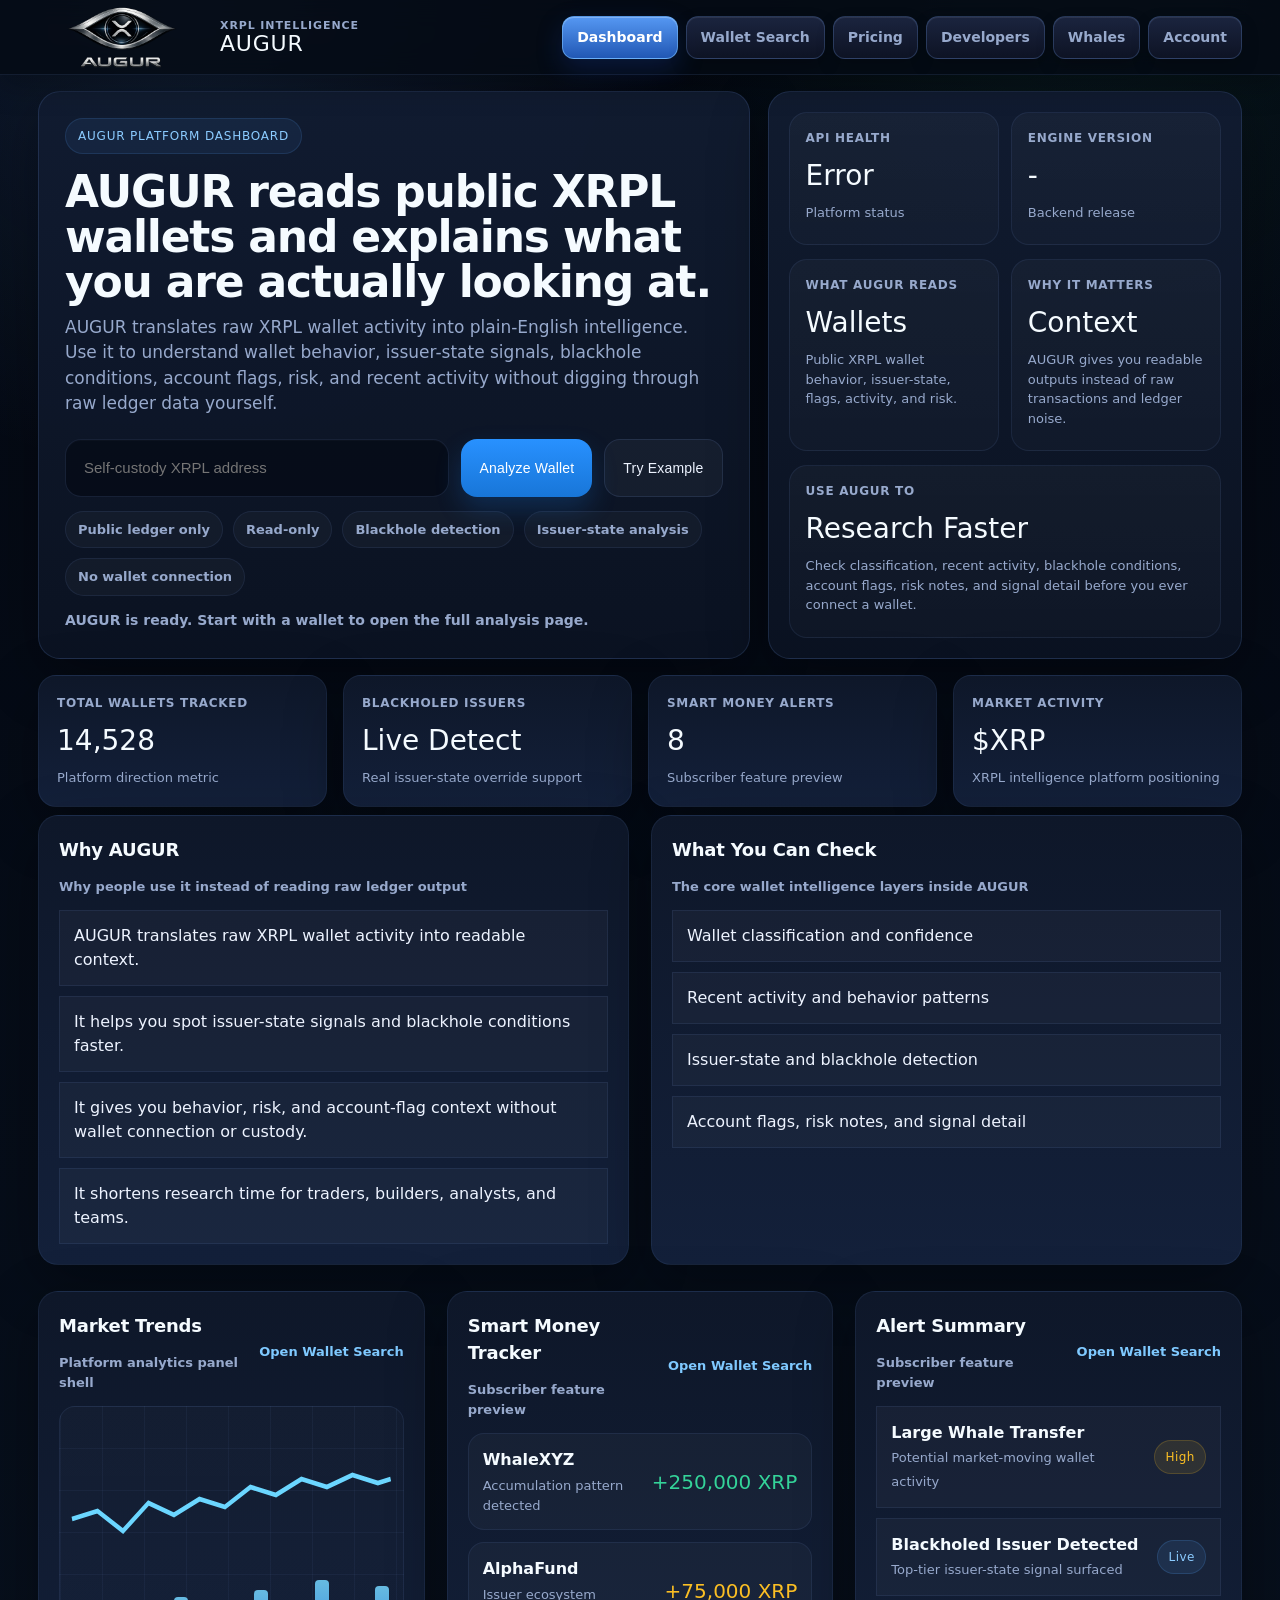
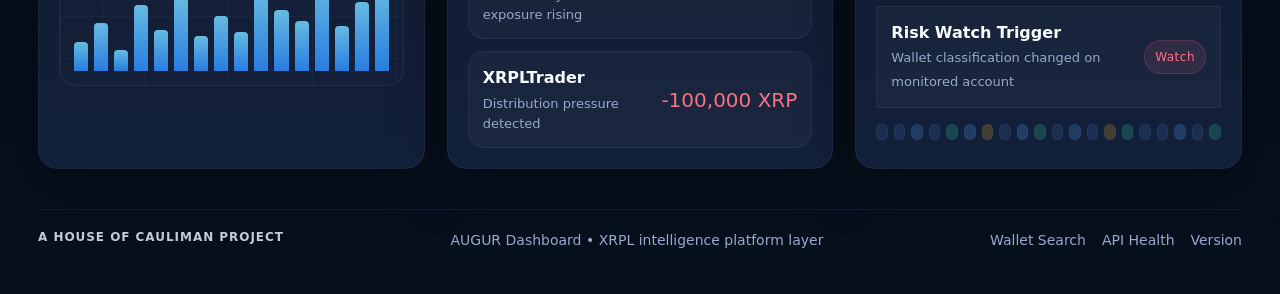
==== commit aa7c6434: "augur: add house project footer line" ====
--- a/index.html
+++ b/index.html
@@ -1031,6 +1031,16 @@
     }
   }
 
+
+.house-line{
+  margin-bottom:6px;
+  color:rgba(238,244,255,.82);
+  font-size:12px;
+  font-weight:800;
+  letter-spacing:.08em;
+  text-transform:uppercase;
+}
+
 </style>
 
   <!-- favicon: AUGUR -->
@@ -1318,6 +1328,7 @@
 
     <footer class="footer">
       <div class="footer-inner">
+        <div class="house-line">A House of Cauliman Project</div>
         <div>AUGUR Dashboard • XRPL intelligence platform layer</div>
         <div class="footer-links">
           <a href="/">Wallet Search</a>
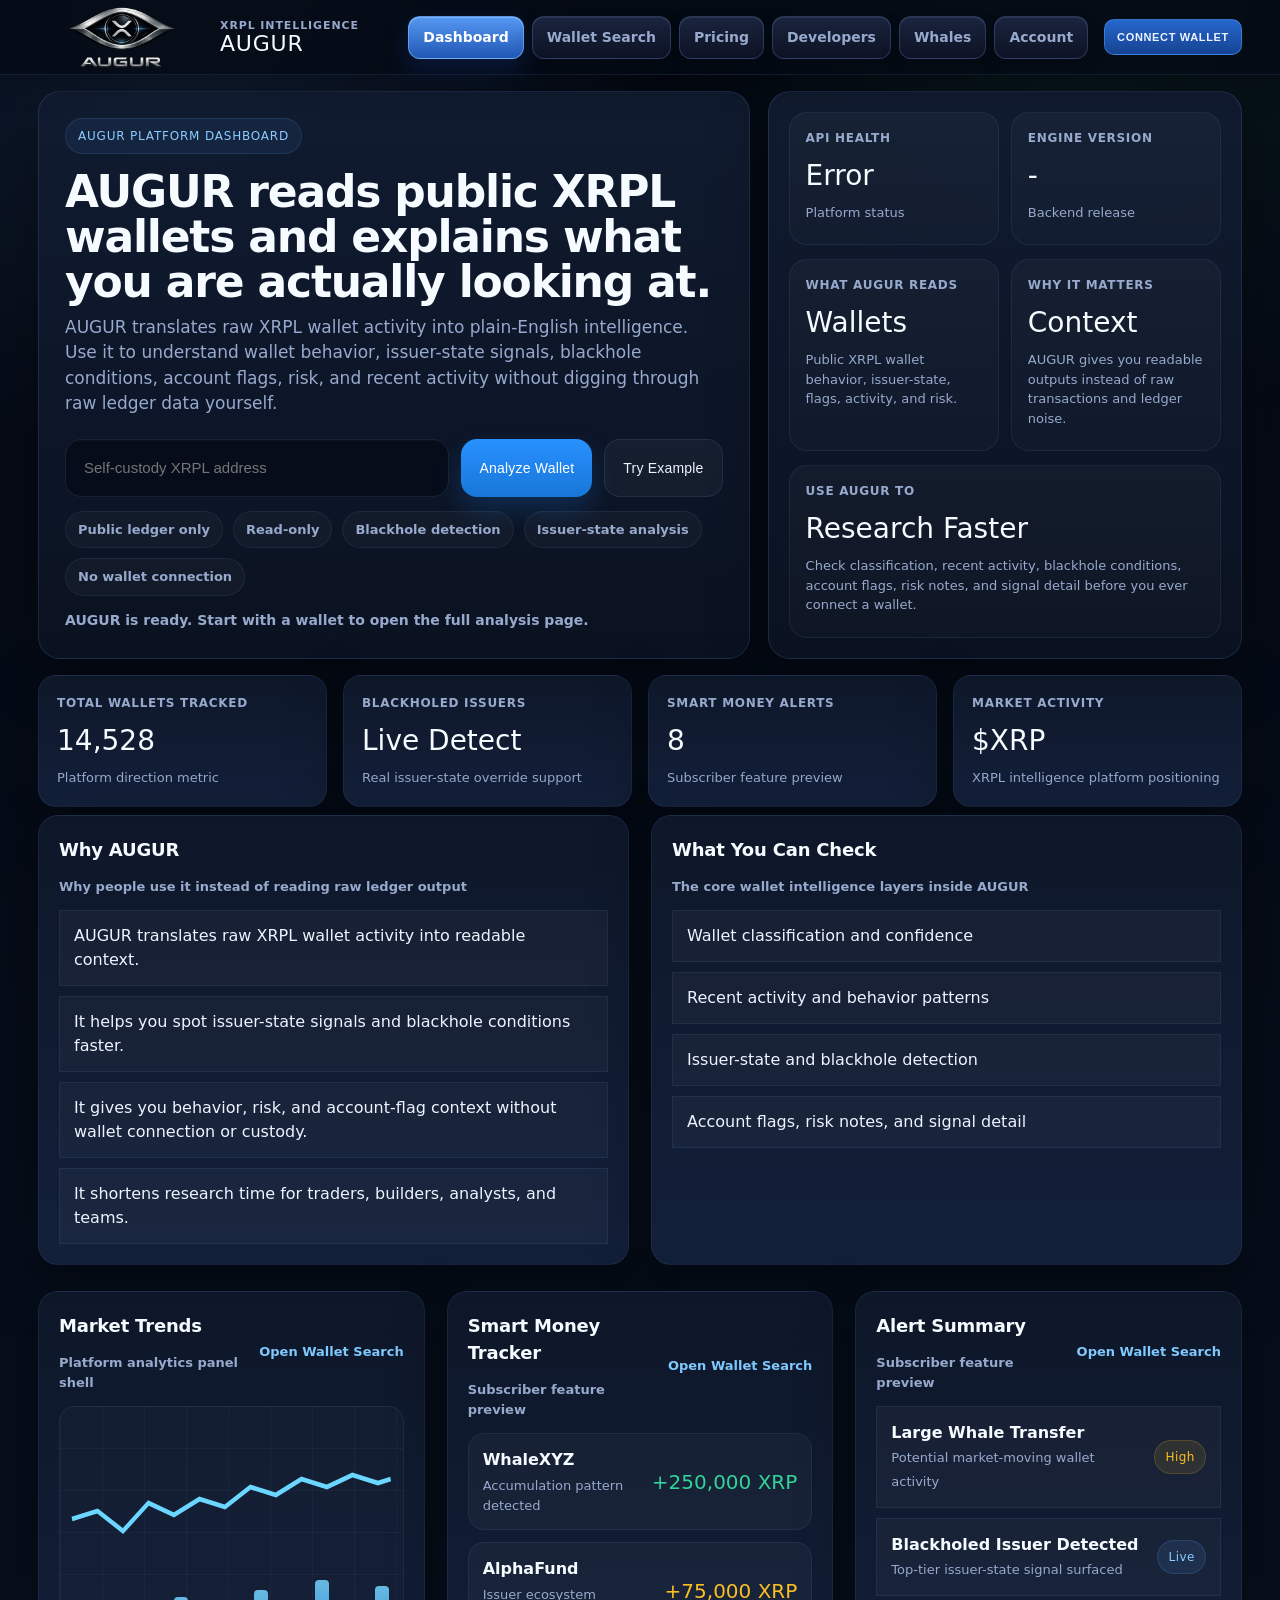
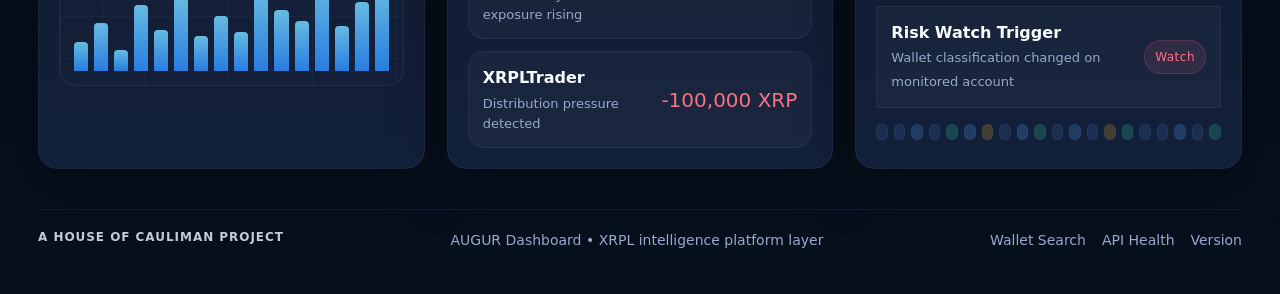
==== commit 808685f9: "feat: add global wallet session and My AUGUR profile" ====
--- a/index.html
+++ b/index.html
@@ -1328,7 +1328,7 @@
 
     <footer class="footer">
       <div class="footer-inner">
-        <div class="house-line">A House of Cauliman Project</div>
+        <div class="house-line"><a href="https://houseofcauliman.com">A House of Cauliman Project</a></div>
         <div>AUGUR Dashboard • XRPL intelligence platform layer</div>
         <div class="footer-links">
           <a href="/">Wallet Search</a>
@@ -1631,6 +1631,7 @@
 
 <script>
 </script>
+  <script src="/assets/session.js"></script>
 </body>
 </html>
 
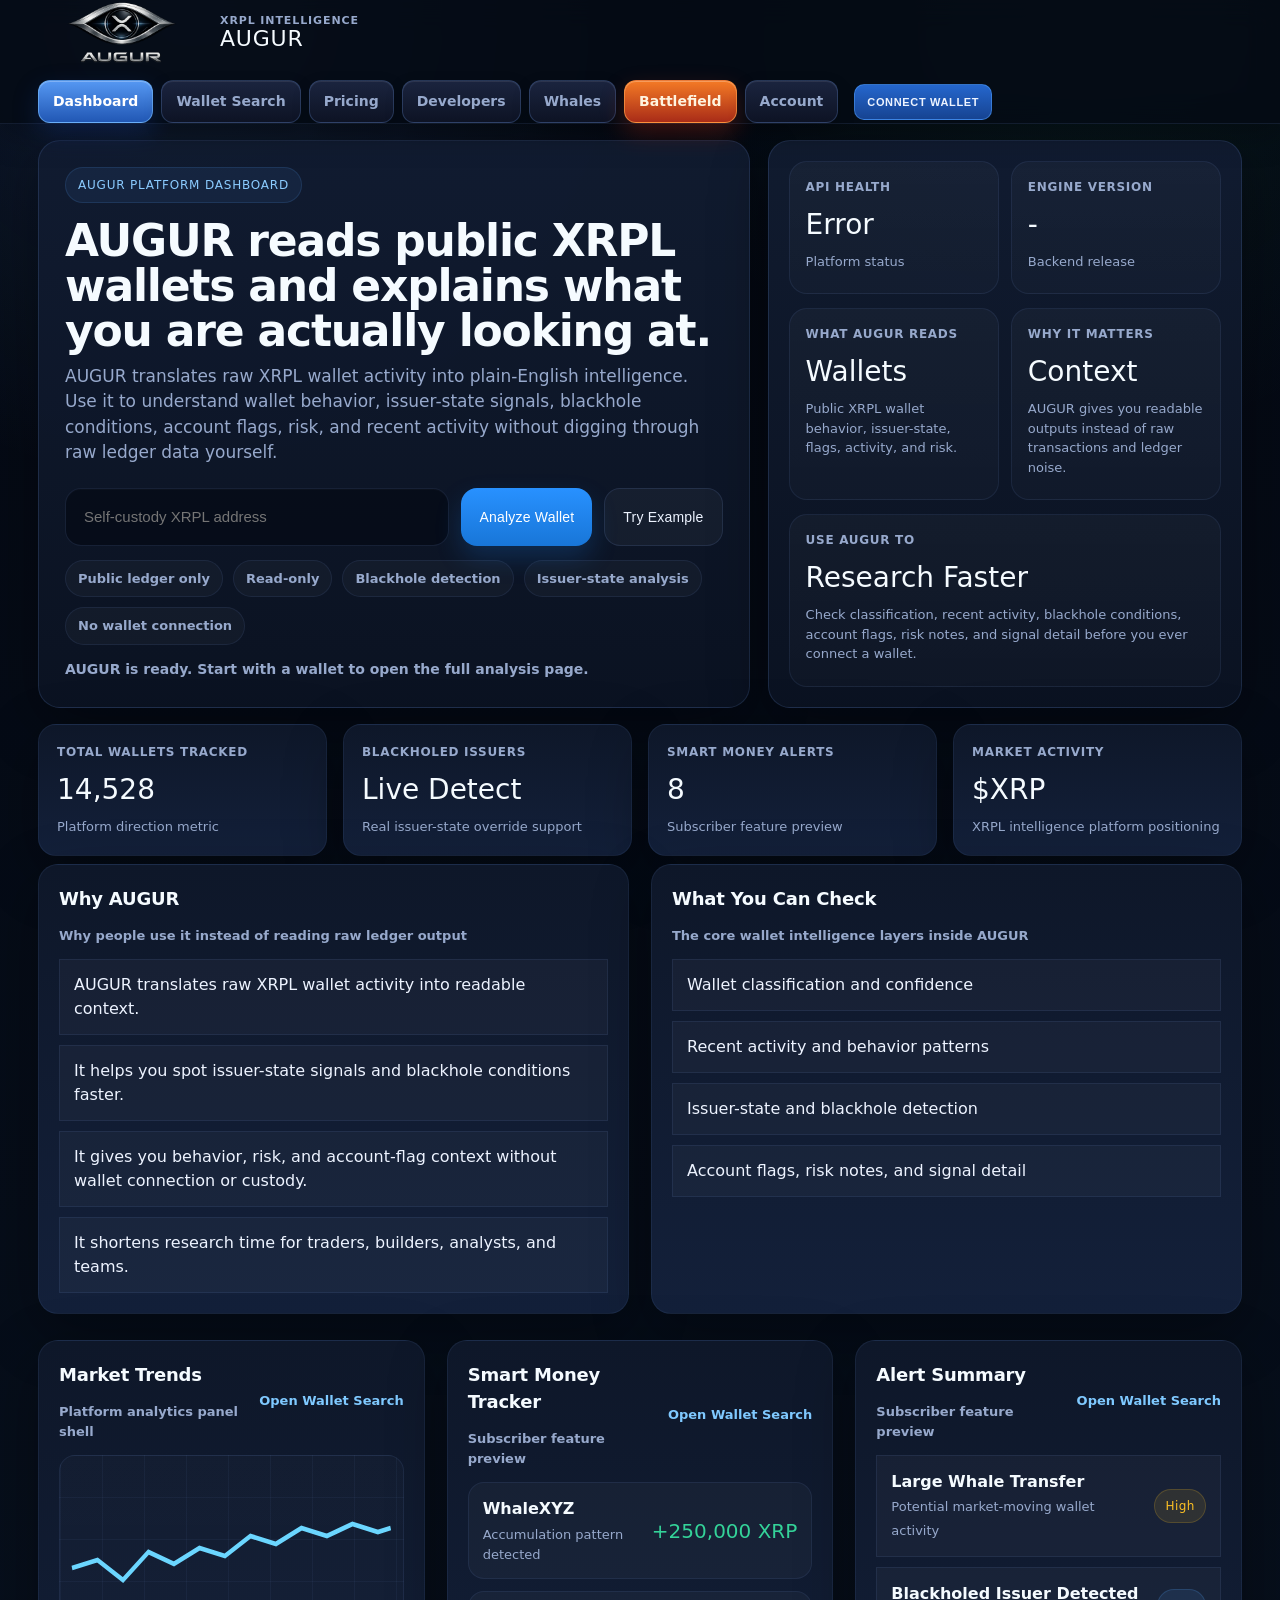
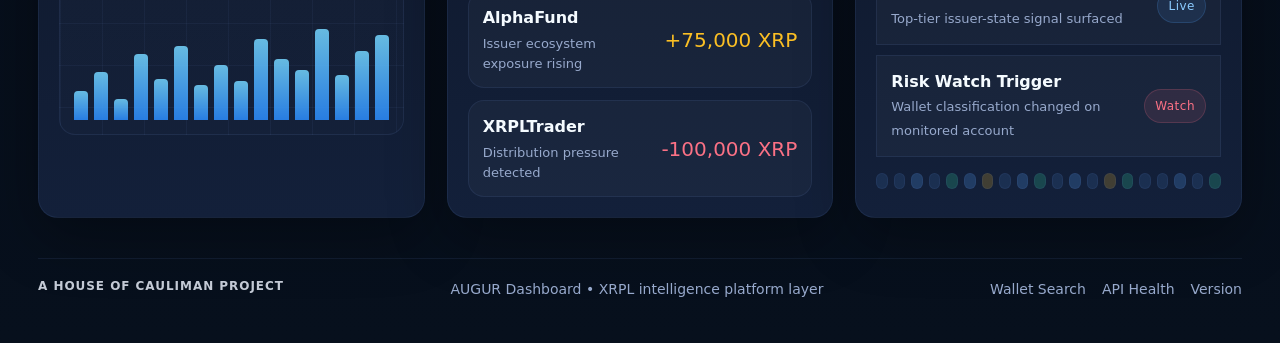
==== commit ca73185e: "feat: add battlefield navigation button" ====
--- a/index.html
+++ b/index.html
@@ -146,6 +146,26 @@
       box-shadow:inset 0 1px 0 rgba(255,255,255,.25),0 10px 26px rgba(20,60,160,.28);
     }
 
+    .nav-link.battlefield-link{
+      color:#fff4df;
+      background:linear-gradient(180deg,#f47a25 0%,#a92c18 100%);
+      border-color:rgba(255,153,70,.72);
+      box-shadow:inset 0 1px 0 rgba(255,255,255,.25),0 10px 25px rgba(190,48,20,.3);
+    }
+
+    .nav-link.battlefield-link:hover{
+      color:#fff;
+      border-color:#ffb066;
+      box-shadow:inset 0 1px 0 rgba(255,255,255,.32),0 12px 30px rgba(224,65,20,.42);
+    }
+
+    .mobile-nav a.battlefield-link{
+      color:#fff4df;
+      background:linear-gradient(180deg,#f47a25 0%,#a92c18 100%);
+      border-color:rgba(255,153,70,.72);
+      box-shadow:inset 0 1px 0 rgba(255,255,255,.25),0 8px 22px rgba(190,48,20,.32);
+    }
+
 .mobile-nav{
   display:flex;
   gap:10px;
@@ -1069,6 +1089,7 @@
           <a class="nav-link" href="/pricing.html">Pricing</a>
           <a class="nav-link" href="/developers.html">Developers</a>
           <a class="nav-link" href="/whales/">Whales</a>
+          <a class="nav-link battlefield-link" href="/battlefield/">Battlefield</a>
           <a class="nav-link" href="/account/">Account</a>
 </div>
 
@@ -1078,6 +1099,7 @@
         <a href="/pricing.html">Pricing</a>
         <a href="/developers.html">Developers</a>
         <a href="/whales/">Whales</a>
+        <a class="battlefield-link" href="/battlefield/">Battlefield</a>
         <a href="/account/">Account</a>
 </div>
       </div>
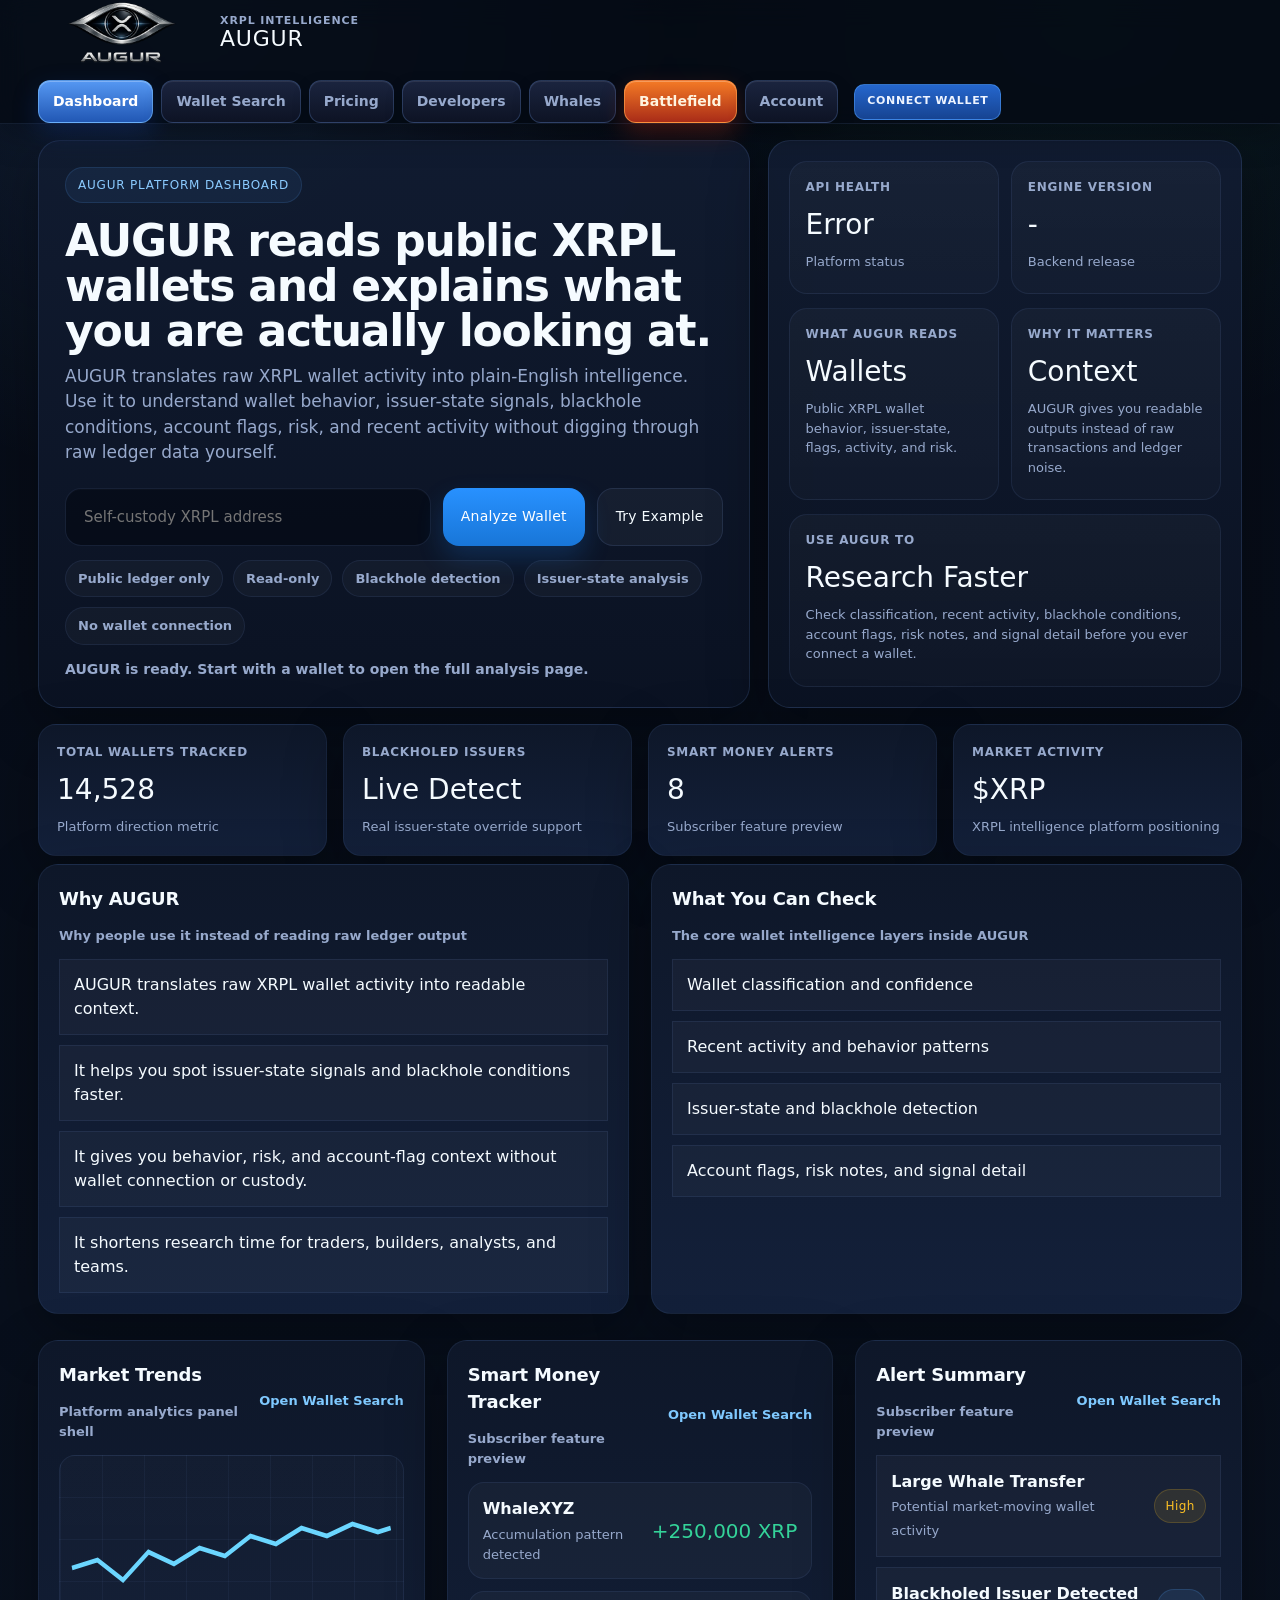
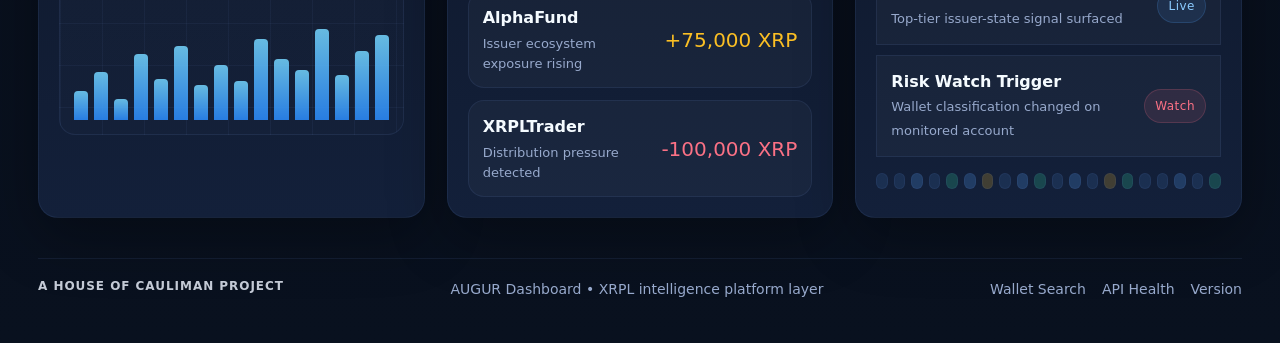
==== commit 1406e7f6: "ui: unify AUGUR mobile navigation shell" ====
--- a/index.html
+++ b/index.html
@@ -1070,6 +1070,7 @@
   <link rel="apple-touch-icon" sizes="180x180" href="/assets/favicons/augur/apple-touch-icon.png" />
   <meta name="apple-mobile-web-app-title" content="AUGUR" />
   <meta name="application-name" content="AUGUR" />
+  <link rel="stylesheet" href="/assets/css/augur.css">
 </head>
 <body>
   <div class="topbar">
@@ -1093,14 +1094,15 @@
           <a class="nav-link" href="/account/">Account</a>
 </div>
 
+      <button class="mobile-nav-toggle" type="button" aria-expanded="false">Menu ▾</button>
 <div class="mobile-nav">
         <a class="active" href="/">Dashboard</a>
         <a href="/wallet/">Wallet Search</a>
         <a href="/pricing.html">Pricing</a>
         <a href="/developers.html">Developers</a>
         <a href="/whales/">Whales</a>
+        <a href="/account/">Account</a>
         <a class="battlefield-link" href="/battlefield/">Battlefield</a>
-        <a href="/account/">Account</a>
 </div>
       </div>
     </div>
@@ -1654,6 +1656,15 @@
 <script>
 </script>
   <script src="/assets/session.js"></script>
+<script>
+const mobileNavToggle=document.querySelector(".mobile-nav-toggle");
+const mobileNav=document.querySelector(".mobile-nav");
+mobileNavToggle?.addEventListener("click",()=>{
+  const open=mobileNav.classList.toggle("open");
+  mobileNavToggle.setAttribute("aria-expanded",String(open));
+  mobileNavToggle.textContent=open?"Menu ▴":"Menu ▾";
+});
+</script>
 </body>
 </html>
 
--- a/assets/css/augur.css
+++ b/assets/css/augur.css
@@ -0,0 +1,88 @@
+:root{
+  --bg:#060b16;
+  --bg-2:#09111f;
+  --panel:#0e1729;
+  --panel-2:#13203a;
+  --panel-3:#0b1425;
+  --text:#f5fbff;
+  --muted:#97a9cc;
+  --blue:#57a6ff;
+  --blue-2:#8bcbff;
+  --green:#34d399;
+}
+*{box-sizing:border-box}
+
+html,body{
+  margin:0;
+  padding:0;
+  min-height:100%;
+}
+body{
+  min-height:100vh;
+  color:var(--text);
+  font:16px/1.5 Inter,ui-sans-serif,system-ui,-apple-system,BlinkMacSystemFont,"Segoe UI",Roboto,Arial,sans-serif;
+}
+body{
+  background:
+    radial-gradient(circle at 15% 0%,rgba(87,166,255,.14),transparent 22%),
+    radial-gradient(circle at 85% 0%,rgba(52,211,153,.08),transparent 20%),
+    linear-gradient(180deg,var(--bg) 0%,var(--bg-2) 100%);
+}
+a{
+  color:inherit;
+  text-decoration:none;
+}
+
+button,input,select,textarea{
+  font:inherit;
+}
+.wrap{
+  width:min(1240px,calc(100% - 36px));
+  margin:0 auto;
+}
+@media (max-width:760px){
+  .wrap{
+    width:100%;
+    padding-left:14px;
+    padding-right:14px;
+  }
+}
+@media (max-width:760px){
+  .topbar{
+    position:static;
+  }
+}
+.mobile-nav-toggle{
+  display:none;
+}
+
+@media (max-width:760px){
+  .mobile-nav-toggle{
+    display:flex;
+    width:100%;
+    min-height:44px;
+    align-items:center;
+    justify-content:center;
+    border:1px solid rgba(118,156,228,.18);
+    border-radius:12px;
+    background:rgba(14,23,41,.9);
+    color:var(--text);
+    font-weight:800;
+  }
+
+  .mobile-nav{
+    display:none;
+  }
+
+  .mobile-nav.open{
+    display:flex;
+  }
+}
+@media (max-width:760px){
+  .mobile-nav a.battlefield-link{
+    margin-top:4px;
+    color:#fff4df;
+    background:linear-gradient(180deg,#f47a25 0%,#a92c18 100%);
+    border-color:rgba(255,153,70,.72);
+  }
+}
